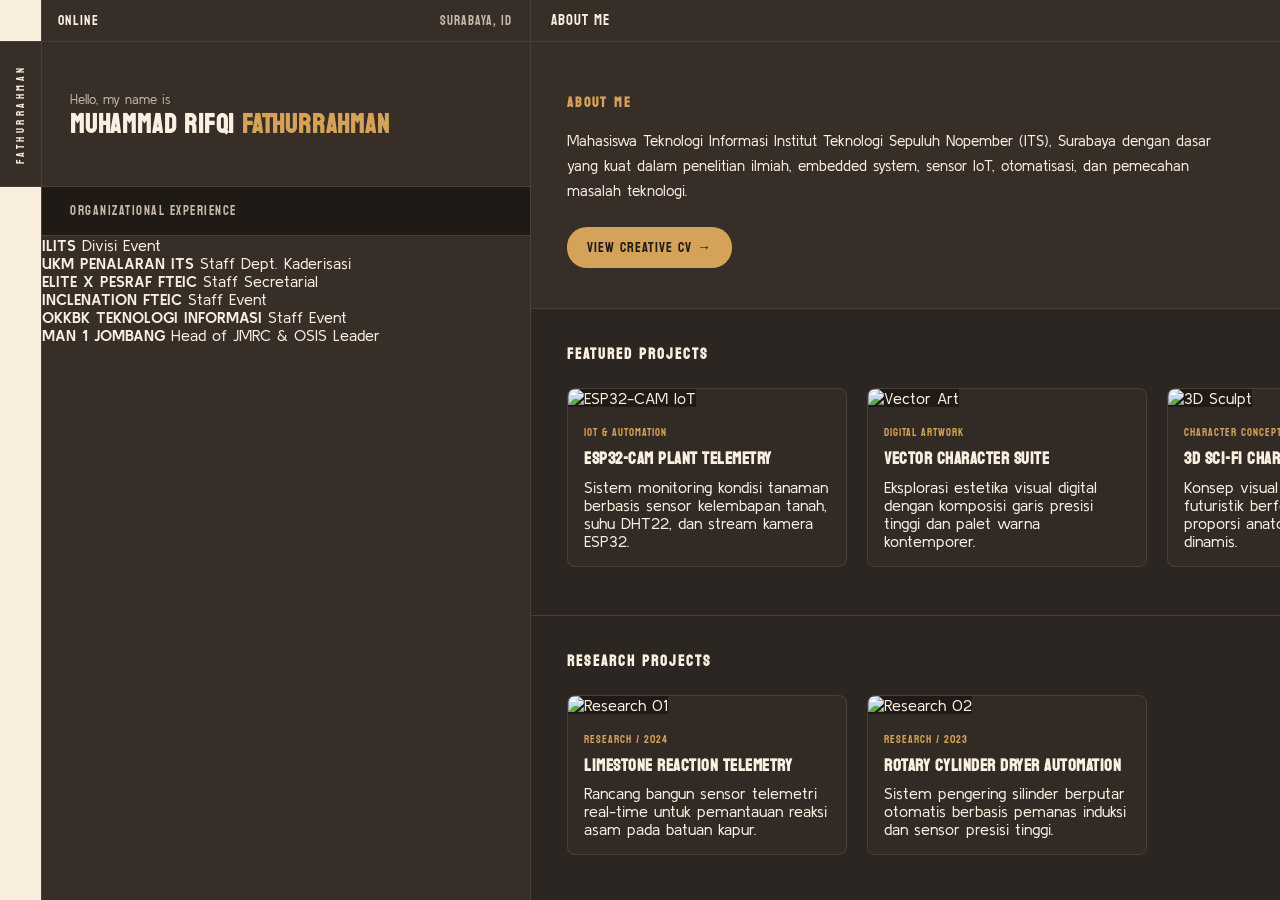
==== index.html @ 6f04acf8 "feat: add research project cards to carousel with tags" ====
<!DOCTYPE html>
<html lang="id">
<head>
  <meta charset="UTF-8">
  <meta name="viewport" content="width=device-width, initial-scale=1.0">
  <title>Muhammad Rifqi Fathurrahman | Portfolio</title>
  <link rel="stylesheet" href="style.css">
</head>
<body>

  <header class="top-bar">
    <div class="top-bar-left">
      <div class="top-bar-cap"></div>
      <div class="badge-status" title="Current Status">
        <span>ONLINE</span>
      </div>
      <div class="badge-location" title="Location">SURABAYA, ID</div>
    </div>
    <div class="top-bar-right">
      <span class="top-bar-title">ABOUT ME</span>
      <div class="top-bar-actions"></div>
    </div>
  </header>

  <div class="viewport-container">

    <aside class="vertical-ribbon">
      <div class="vertical-ribbon-dark">
        <span>FATHURRAHMAN</span>
      </div>
      <div class="vertical-ribbon-cream"></div>
    </aside>

    <section class="panel-left-scroll">

      <div class="panel-left-profile">
        <p class="intro-lead-left">Hello, my name is</p>
        <h1 class="name-display-left">MUHAMMAD RIFQI <span class="accent-mustard">FATHURRAHMAN</span></h1>
      </div>

      <div class="panel-left-header">ORGANIZATIONAL EXPERIENCE</div>

      <div class="beige-timeline-body">
        <ul class="timeline-track">

          <li class="timeline-item">
            <div class="timeline-box"></div>
            <div class="timeline-text">
              <strong>ILITS</strong>
              <span>Divisi Event</span>
            </div>
          </li>

          <li class="timeline-item">
            <div class="timeline-box"></div>
            <div class="timeline-text">
              <strong>UKM PENALARAN ITS</strong>
              <span>Staff Dept. Kaderisasi</span>
            </div>
          </li>

          <li class="timeline-item">
            <div class="timeline-box"></div>
            <div class="timeline-text">
              <strong>ELITE X PESRAF FTEIC</strong>
              <span>Staff Secretarial</span>
            </div>
          </li>

          <li class="timeline-item">
            <div class="timeline-box"></div>
            <div class="timeline-text">
              <strong>INCLENATION FTEIC</strong>
              <span>Staff Event</span>
            </div>
          </li>

          <li class="timeline-item">
            <div class="timeline-box"></div>
            <div class="timeline-text">
              <strong>OKKBK TEKNOLOGI INFORMASI</strong>
              <span>Staff Event</span>
            </div>
          </li>

          <li class="timeline-item">
            <div class="timeline-box"></div>
            <div class="timeline-text">
              <strong>MAN 1 JOMBANG</strong>
              <span>Head of JMRC & OSIS Leader</span>
            </div>
          </li>

        </ul>
      </div>
    </section>

    <main class="panel-right-scroll">

      <section class="hero-block-landing">
        <h2>ABOUT ME</h2>
        <p class="bio-text">
          Mahasiswa Teknologi Informasi Institut Teknologi Sepuluh Nopember (ITS), Surabaya dengan dasar yang kuat dalam penelitian ilmiah, embedded system, sensor IoT, otomatisasi, dan pemecahan masalah teknologi.
        </p>
        <a href="cv.html" class="btn-pill-cv">VIEW CREATIVE CV →</a>
      </section>

      <section class="projects-strip">
        <div class="carousel-header-row">
          <h2 class="carousel-header-title">FEATURED PROJECTS</h2>
        </div>

        <div class="carousel-track">

          <article class="project-card">
            <a href="project1.html">
              <img src="./images/plant-hero.png" alt="ESP32-CAM IoT" class="project-card-img">
              <div class="project-card-info">
                <span class="project-card-tag">IOT & AUTOMATION</span>
                <h3 class="project-card-title">ESP32-CAM PLANT TELEMETRY</h3>
                <p class="project-card-desc">Sistem monitoring kondisi tanaman berbasis sensor kelembapan tanah, suhu DHT22, dan stream kamera ESP32.</p>
              </div>
            </a>
          </article>

          <article class="project-card">
            <a href="project2.html">
              <img src="./images/vector-hero.png" alt="Vector Art" class="project-card-img">
              <div class="project-card-info">
                <span class="project-card-tag">DIGITAL ARTWORK</span>
                <h3 class="project-card-title">VECTOR CHARACTER SUITE</h3>
                <p class="project-card-desc">Eksplorasi estetika visual digital dengan komposisi garis presisi tinggi dan palet warna kontemporer.</p>
              </div>
            </a>
          </article>

          <article class="project-card">
            <a href="project3.html">
              <img src="./images/char-hero.png" alt="3D Sculpt" class="project-card-img">
              <div class="project-card-info">
                <span class="project-card-tag">CHARACTER CONCEPT</span>
                <h3 class="project-card-title">3D SCI-FI CHARACTER MODEL</h3>
                <p class="project-card-desc">Konsep visual karakter sci-fi futuristik berfokus pada siluet kuat, proporsi anatomi, dan tekstur dinamis.</p>
              </div>
            </a>
          </article>

        </div>
      </section>

      <section class="projects-strip">
        <div class="carousel-header-row">
          <h2 class="carousel-header-title">RESEARCH PROJECTS</h2>
        </div>

        <div class="carousel-track">

          <article class="project-card">
            <a href="research1.html">
              <img src="./images/project-01.png" alt="Research 01" class="project-card-img">
              <div class="project-card-info">
                <span class="project-card-tag">RESEARCH / 2024</span>
                <h3 class="project-card-title">LIMESTONE REACTION TELEMETRY</h3>
                <p class="project-card-desc">Rancang bangun sensor telemetri real-time untuk pemantauan reaksi asam pada batuan kapur.</p>
              </div>
            </a>
          </article>

          <article class="project-card">
            <a href="research2.html">
              <img src="./images/project-02.png" alt="Research 02" class="project-card-img">
              <div class="project-card-info">
                <span class="project-card-tag">RESEARCH / 2023</span>
                <h3 class="project-card-title">ROTARY CYLINDER DRYER AUTOMATION</h3>
                <p class="project-card-desc">Sistem pengering silinder berputar otomatis berbasis pemanas induksi dan sensor presisi tinggi.</p>
              </div>
            </a>
          </article>

        </div>
      </section>

    </main>

  </div>

</body>
</html>
---- style.css ----
@import url('https://fonts.googleapis.com/css2?family=Koulen&family=Kulim+Park:ital,wght@0,300;0,400;0,600;0,700;1,400&display=swap');

:root {
  --bg-dark: #2c2622;
  --bg-panel: #382e28;
  --bg-darker: #201a16;
  --bg-card: #322a24;
  --border: #4a3e37;
  --border-light: #5a4c43;

  --cream: #faefe0;
  --cream-bg: #faefdd;
  --cream-dim: #c5b8a8;
  --cream-dark: #221c18;

  --mustard: #d4a359;
  --mustard-dark: #b5863e;

  --font-koulen: 'Koulen', cursive, sans-serif;
  --font-kulim: 'Kulim Park', sans-serif;
}

* {
  box-sizing: border-box;
  margin: 0;
  padding: 0;
}

html, body {
  height: 100%;
  width: 100%;
  background-color: var(--bg-dark);
  color: var(--cream);
  font-family: var(--font-kulim);
  -webkit-font-smoothing: antialiased;
  overflow: hidden;
}

a {
  color: inherit;
  text-decoration: none;
  transition: opacity 0.15s ease, transform 0.15s ease;
}

a:hover {
  opacity: 0.9;
}

::-webkit-scrollbar {
  width: 5px;
  height: 5px;
}
::-webkit-scrollbar-track {
  background: var(--bg-darker);
}
::-webkit-scrollbar-thumb {
  background: var(--border-light);
  border-radius: 2px;
}
::-webkit-scrollbar-thumb:hover {
  background: var(--mustard);
}

.top-bar {
  height: 42px;
  width: 100%;
  background-color: var(--bg-panel);
  border-bottom: 1px solid var(--border);
  display: flex;
  flex-shrink: 0;
  z-index: 20;
}

.top-bar-left {
  width: 531px;
  display: flex;
  align-items: center;
  border-right: 1px solid var(--border);
  flex-shrink: 0;
}

.top-bar-cap {
  width: 42px;
  height: 100%;
  background-color: var(--cream-bg);
  border-right: 1px solid var(--border);
  flex-shrink: 0;
  display: block;
}

.badge-status {
  font-family: var(--font-koulen);
  font-size: 14px;
  letter-spacing: 1px;
  color: var(--cream);
  padding: 0 16px;
  height: 100%;
  display: flex;
  align-items: center;
  gap: 8px;
  white-space: nowrap;
}

.badge-location {
  font-family: var(--font-koulen);
  font-size: 13px;
  letter-spacing: 1px;
  color: var(--cream-dim);
  margin-left: auto;
  padding-right: 18px;
  white-space: nowrap;
  display: flex;
  align-items: center;
}

.top-bar-right {
  flex: 1;
  display: flex;
  align-items: center;
  justify-content: space-between;
  padding-left: 20px;
}

.top-bar-title {
  font-family: var(--font-koulen);
  font-size: 15px;
  letter-spacing: 1px;
  color: var(--cream);
}

.top-bar-actions {
  display: flex;
  height: 100%;
}

.nav-square-btn {
  display: flex;
  align-items: center;
  justify-content: center;
  width: 42px;
  height: 100%;
  border-left: 1px solid var(--border);
  font-family: var(--font-kulim);
  font-size: 15px;
  color: var(--cream);
  background-color: transparent;
  cursor: pointer;
  transition: background-color 0.15s ease, color 0.15s ease;
}

.nav-square-btn:hover {
  background-color: rgba(255, 255, 255, 0.08);
  color: var(--mustard);
}

.nav-square-btn img {
  width: 16px;
  height: 16px;
  display: block;
}

.viewport-container {
  display: flex;
  height: calc(100vh - 42px);
  width: 100%;
  overflow: hidden;
}

.vertical-ribbon {
  width: 42px;
  background-color: var(--cream-bg);
  border-right: 1px solid var(--border);
  display: flex;
  flex-direction: column;
  flex-shrink: 0;
  height: 100%;
}

.vertical-ribbon-dark {
  height: 145px;
  background-color: var(--bg-panel);
  border-bottom: 1px solid var(--border);
  display: flex;
  align-items: center;
  justify-content: center;
  flex-shrink: 0;
  text-decoration: none;
  cursor: pointer;
  transition: background-color 0.2s ease;
}

.vertical-ribbon-dark span {
  writing-mode: vertical-lr;
  transform: rotate(180deg);
  font-family: var(--font-koulen);
  font-size: 11px;
  letter-spacing: 3.5px;
  color: var(--cream);
  white-space: nowrap;
}

.vertical-ribbon-cream {
  flex-grow: 1;
  background-color: var(--cream-bg);
}

.vertical-ribbon-dark:hover {
  background-color: #3f342d;
}

.panel-left-scroll {
  width: 489px;
  height: 100%;
  overflow-y: auto;
  border-right: 1px solid var(--border);
  display: flex;
  flex-direction: column;
  flex-shrink: 0;
  background-color: var(--bg-panel);
}

.panel-left-header {
  padding: 12px 28px;
  font-family: var(--font-koulen);
  font-size: 13px;
  letter-spacing: 1.5px;
  background-color: var(--bg-darker);
  border-bottom: 1px solid var(--border);
  color: var(--cream-dim);
}

.panel-right-scroll {
  flex: 1;
  height: 100%;
  overflow-y: auto;
  background-color: var(--bg-dark);
}

.panel-left-profile {
  padding: 24px 28px 20px 28px;
  height: 145px;
  display: flex;
  flex-direction: column;
  justify-content: center;
  border-bottom: 1px solid var(--border);
  background-color: var(--bg-panel);
  flex-shrink: 0;
}

.intro-lead-left {
  font-family: var(--font-kulim);
  font-size: 13px;
  color: var(--cream-dim);
  margin-bottom: 4px;
}

.name-display-left {
  font-family: var(--font-koulen);
  font-size: 26px;
  line-height: 1.1;
  letter-spacing: 0.8px;
  color: var(--cream);
}

.accent-mustard {
  color: var(--mustard);
}

.hero-block-landing {
  padding: 48px 36px 40px 36px;
  border-bottom: 1px solid var(--border);
  background-color: var(--bg-panel);
}

.hero-block-landing h2 {
  font-family: var(--font-koulen);
  font-size: 14px;
  letter-spacing: 2px;
  color: var(--mustard);
  margin-bottom: 14px;
}

.bio-text {
  font-family: var(--font-kulim);
  font-size: 15px;
  line-height: 1.65;
  color: var(--cream);
  max-width: 680px;
  margin-bottom: 24px;
}

.btn-pill-cv {
  display: inline-flex;
  align-items: center;
  font-family: var(--font-koulen);
  font-size: 14px;
  letter-spacing: 1px;
  background-color: var(--mustard);
  color: var(--cream-dark);
  padding: 8px 20px;
  border-radius: 20px;
  transition: background-color 0.2s ease, transform 0.15s ease;
}

.btn-pill-cv:hover {
  background-color: var(--cream);
  transform: translateY(-1px);
}

.projects-strip {
  padding: 32px 0 36px 36px;
  border-bottom: 1px solid var(--border);
}

.carousel-header-row {
  display: flex;
  align-items: center;
  justify-content: space-between;
  padding-right: 36px;
  margin-bottom: 20px;
}

.carousel-header-title {
  font-family: var(--font-koulen);
  font-size: 15px;
  letter-spacing: 2px;
  color: var(--cream);
}

.carousel-track {
  display: flex;
  gap: 20px;
  overflow-x: auto;
  scroll-snap-type: x mandatory;
  padding-right: 36px;
  padding-bottom: 12px;
}

.project-card {
  flex: 0 0 280px;
  scroll-snap-align: start;
  background-color: var(--bg-card);
  border: 1px solid var(--border);
  border-radius: 8px;
  overflow: hidden;
  display: flex;
  flex-direction: column;
  transition: transform 0.2s ease, border-color 0.2s ease;
}

.project-card:hover {
  transform: translateY(-3px);
  border-color: var(--mustard);
}

.project-card-img {
  width: 100%;
  height: 160px;
  object-fit: cover;
  background-color: var(--bg-darker);
}

.project-card-info {
  padding: 16px;
  display: flex;
  flex-direction: column;
  flex-grow: 1;
}

.project-card-tag {
  font-family: var(--font-koulen);
  font-size: 11px;
  letter-spacing: 1px;
  color: var(--mustard);
  margin-bottom: 6px;
}

.project-card-title {
  font-family: var(--font-koulen);
  font-size: 17px;
  letter-spacing: 0.5px;
  color: var(--cream);
  line-height: 1.25;
  margin-bottom: 8px;
}
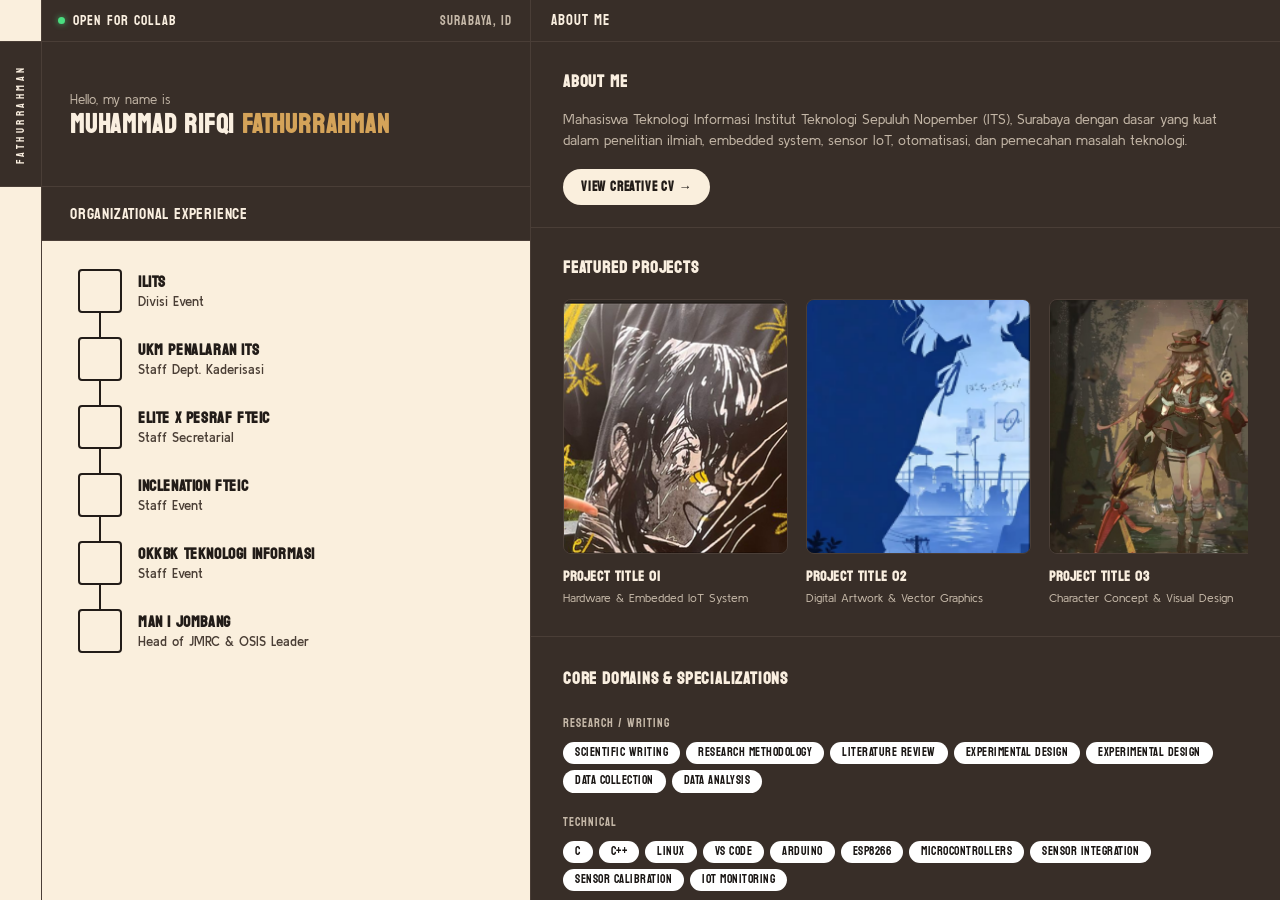
==== commit 11b47d7e: "chore: finalize meta tags, language attributes, and cleanup" ====
--- a/index.html
+++ b/index.html
@@ -10,24 +10,26 @@
 
   <header class="top-bar">
     <div class="top-bar-left">
-      <div class="top-bar-cap"></div>
+      <a href="index.html" class="top-bar-cap" title="Back to Home"></a>
       <div class="badge-status" title="Current Status">
-        <span>ONLINE</span>
+        <span class="status-dot"></span>
+        <span>OPEN FOR COLLAB</span>
       </div>
       <div class="badge-location" title="Location">SURABAYA, ID</div>
     </div>
     <div class="top-bar-right">
       <span class="top-bar-title">ABOUT ME</span>
-      <div class="top-bar-actions"></div>
+      <div class="top-bar-actions">
+      </div>
     </div>
   </header>
 
   <div class="viewport-container">
 
     <aside class="vertical-ribbon">
-      <div class="vertical-ribbon-dark">
+      <a href="index.html" class="vertical-ribbon-dark" title="Back to Home">
         <span>FATHURRAHMAN</span>
-      </div>
+      </a>
       <div class="vertical-ribbon-cream"></div>
     </aside>
 
@@ -110,75 +112,147 @@
           <h2 class="carousel-header-title">FEATURED PROJECTS</h2>
         </div>
 
-        <div class="carousel-track">
-
-          <article class="project-card">
+        <div class="carousel-scroll-track" id="projects-track">
+
+          <div class="card-project-carousel" id="proj-1">
             <a href="project1.html">
-              <img src="./images/plant-hero.png" alt="ESP32-CAM IoT" class="project-card-img">
-              <div class="project-card-info">
-                <span class="project-card-tag">IOT & AUTOMATION</span>
-                <h3 class="project-card-title">ESP32-CAM PLANT TELEMETRY</h3>
-                <p class="project-card-desc">Sistem monitoring kondisi tanaman berbasis sensor kelembapan tanah, suhu DHT22, dan stream kamera ESP32.</p>
-              </div>
-            </a>
-          </article>
-
-          <article class="project-card">
+              <div class="card-project-thumb">
+                <img src="./images/card-project1.png" alt="Project 1 Thumbnail">
+              </div>
+              <div class="card-project-meta">
+                <h4>PROJECT TITLE 01</h4>
+                <p>Hardware & Embedded IoT System</p>
+              </div>
+            </a>
+          </div>
+
+          <div class="card-project-carousel" id="proj-2">
             <a href="project2.html">
-              <img src="./images/vector-hero.png" alt="Vector Art" class="project-card-img">
-              <div class="project-card-info">
-                <span class="project-card-tag">DIGITAL ARTWORK</span>
-                <h3 class="project-card-title">VECTOR CHARACTER SUITE</h3>
-                <p class="project-card-desc">Eksplorasi estetika visual digital dengan komposisi garis presisi tinggi dan palet warna kontemporer.</p>
-              </div>
-            </a>
-          </article>
-
-          <article class="project-card">
+              <div class="card-project-thumb">
+                <img src="./images/card-project2.png" alt="Project 2 Thumbnail">
+              </div>
+              <div class="card-project-meta">
+                <h4>PROJECT TITLE 02</h4>
+                <p>Digital Artwork & Vector Graphics</p>
+              </div>
+            </a>
+          </div>
+
+          <div class="card-project-carousel" id="proj-3">
             <a href="project3.html">
-              <img src="./images/char-hero.png" alt="3D Sculpt" class="project-card-img">
-              <div class="project-card-info">
-                <span class="project-card-tag">CHARACTER CONCEPT</span>
-                <h3 class="project-card-title">3D SCI-FI CHARACTER MODEL</h3>
-                <p class="project-card-desc">Konsep visual karakter sci-fi futuristik berfokus pada siluet kuat, proporsi anatomi, dan tekstur dinamis.</p>
-              </div>
-            </a>
-          </article>
+              <div class="card-project-thumb">
+                <img src="./images/card-my-wife.png" alt="Project 3 Thumbnail">
+              </div>
+              <div class="card-project-meta">
+                <h4>PROJECT TITLE 03</h4>
+                <p>Character Concept & Visual Design</p>
+              </div>
+            </a>
+          </div>
+
+          <div class="card-project-carousel" id="proj-4">
+            <a href="research1.html">
+              <div class="card-project-thumb">
+                <img src="./images/research1-thumb.png" alt="Research 1 Thumbnail">
+              </div>
+              <div class="card-project-meta">
+                <h4>RESEARCH 01: [PROJECT TITLE]</h4>
+                <p>Applied Physics & Engineering // 2024</p>
+              </div>
+            </a>
+          </div>
+
+          <div class="card-project-carousel" id="proj-5">
+            <a href="research2.html">
+              <div class="card-project-thumb">
+                <img src="./images/research2-thumb.png" alt="Research 2 Thumbnail">
+              </div>
+              <div class="card-project-meta">
+                <h4>RESEARCH 02: [PROJECT TITLE]</h4>
+                <p>Agricultural Mechanical System // 2023</p>
+              </div>
+            </a>
+          </div>
 
         </div>
       </section>
 
-      <section class="projects-strip">
-        <div class="carousel-header-row">
-          <h2 class="carousel-header-title">RESEARCH PROJECTS</h2>
-        </div>
-
-        <div class="carousel-track">
-
-          <article class="project-card">
-            <a href="research1.html">
-              <img src="./images/project-01.png" alt="Research 01" class="project-card-img">
-              <div class="project-card-info">
-                <span class="project-card-tag">RESEARCH / 2024</span>
-                <h3 class="project-card-title">LIMESTONE REACTION TELEMETRY</h3>
-                <p class="project-card-desc">Rancang bangun sensor telemetri real-time untuk pemantauan reaksi asam pada batuan kapur.</p>
-              </div>
-            </a>
-          </article>
-
-          <article class="project-card">
-            <a href="research2.html">
-              <img src="./images/project-02.png" alt="Research 02" class="project-card-img">
-              <div class="project-card-info">
-                <span class="project-card-tag">RESEARCH / 2023</span>
-                <h3 class="project-card-title">ROTARY CYLINDER DRYER AUTOMATION</h3>
-                <p class="project-card-desc">Sistem pengering silinder berputar otomatis berbasis pemanas induksi dan sensor presisi tinggi.</p>
-              </div>
-            </a>
-          </article>
-
+      <section class="domains-block">
+        <h2 class="domains-title">CORE DOMAINS & SPECIALIZATIONS</h2>
+
+        <div class="skill-group">
+          <div class="skill-group-title">RESEARCH / WRITING</div>
+          <div class="pills-row">
+            <span class="pill-item">SCIENTIFIC WRITING</span>
+            <span class="pill-item">RESEARCH METHODOLOGY</span>
+            <span class="pill-item">LITERATURE REVIEW</span>
+            <span class="pill-item">EXPERIMENTAL DESIGN</span>
+            <span class="pill-item">EXPERIMENTAL DESIGN</span>
+            <span class="pill-item">DATA COLLECTION</span>
+            <span class="pill-item">DATA ANALYSIS</span>
+          </div>
+        </div>
+
+        <div class="skill-group">
+          <div class="skill-group-title">TECHNICAL</div>
+          <div class="pills-row">
+            <span class="pill-item">C</span>
+            <span class="pill-item">C++</span>
+            <span class="pill-item">LINUX</span>
+            <span class="pill-item">VS CODE</span>
+            <span class="pill-item">ARDUINO</span>
+            <span class="pill-item">ESP8266</span>
+            <span class="pill-item">MICROCONTROLLERS</span>
+            <span class="pill-item">SENSOR INTEGRATION</span>
+            <span class="pill-item">SENSOR CALIBRATION</span>
+            <span class="pill-item">IOT MONITORING</span>
+          </div>
+        </div>
+
+        <div class="skill-group">
+          <div class="skill-group-title">PROFESSIONAL</div>
+          <div class="pills-row">
+            <span class="pill-item">TEAMWORK</span>
+            <span class="pill-item">COMMUNICATION</span>
+            <span class="pill-item">LEADERSHIP</span>
+            <span class="pill-item">PROJECT COORDINATION</span>
+            <span class="pill-item">TIME MANAGEMENT</span>
+            <span class="pill-item">PUBLIC SPEAKING</span>
+            <span class="pill-item">ADAPABILITY</span>
+          </div>
         </div>
       </section>
+
+      <footer class="main-footer">
+        <div class="footer-name">MUHAMMAD RIFQI <span class="accent-mustard">FATHURRAHMAN</span></div>
+        <div class="footer-split">
+          <div>
+            <p>Bachelor of Information Technology • Institut Teknologi Sepuluh Nopember (ITS), Surabaya.</p>
+            <p>Focused on Technology R&D, IT Infrastructure, Data Center, and IoT Systems.</p>
+            <div class="footer-contact-row">
+              <span class="footer-email">muhammadfathurrahman317@gmail.com</span>
+              <div class="footer-social-icons">
+                <a href="https://linkedin.com" target="_blank" rel="noopener noreferrer" title="LinkedIn">
+                  <img src="./images/icons8-linkedin-96.png" alt="LinkedIn">
+                </a>
+                <a href="tel:085755512041" title="Phone">
+                  <img src="./images/icons8-phone-96.png" alt="Phone">
+                </a>
+                <a href="https://instagram.com" target="_blank" rel="noopener noreferrer" title="Instagram">
+                  <img src="./images/icons8-instagram-96.png" alt="Instagram">
+                </a>
+                <a href="https://github.com" target="_blank" rel="noopener noreferrer" title="GitHub">
+                  <svg viewBox="0 0 24 24"><path d="M12 0C5.37 0 0 5.37 0 12c0 5.31 3.435 9.795 8.205 11.385.6.105.825-.255.825-.57 0-.285-.015-1.23-.015-2.235-3.015.555-3.795-.735-4.035-1.41-.135-.345-.72-1.41-1.23-1.695-.42-.225-1.02-.78-.015-.795.945-.015 1.62.87 1.845 1.23 1.08 1.815 2.805 1.305 3.495.99.105-.78.42-1.305.765-1.605-2.67-.3-5.46-1.335-5.46-5.925 0-1.305.465-2.385 1.23-3.225-.12-.3-.54-1.53.12-3.18 0 0 1.005-.315 3.3 1.23.96-.27 1.98-.405 3-.405s2.04.135 3 .405c2.295-1.56 3.3-1.23 3.3-1.23.66 1.65.24 2.88.12 3.18.765.84 1.23 1.905 1.23 3.225 0 4.605-2.805 5.625-5.475 5.925.435.375.81 1.095.81 2.22 0 1.605-.015 2.895-.015 3.3 0 .315.225.69.825.57A12.02 12.02 0 0024 12c0-6.63-5.37-12-12-12z"/></svg>
+                </a>
+              </div>
+            </div>
+          </div>
+          <div style="text-align: right;">
+            <p>© 2026 Muhammad Rifqi Fathurrahman</p>
+            <p>Pemrograman Web (Praktikum HTML & CSS)</p>
+          </div>
+        </div>
+      </footer>
 
     </main>
 
--- a/style.css
+++ b/style.css
@@ -86,9 +86,16 @@
   border-right: 1px solid var(--border);
   flex-shrink: 0;
   display: block;
-}
-
-.badge-status {
+  cursor: pointer;
+  transition: background-color 0.2s ease;
+}
+
+.top-bar-cap:hover {
+  background-color: #F0D09A;
+}
+
+.badge-status,
+.badge-sun {
   font-family: var(--font-koulen);
   font-size: 14px;
   letter-spacing: 1px;
@@ -101,7 +108,31 @@
   white-space: nowrap;
 }
 
-.badge-location {
+.status-dot {
+  width: 7px;
+  height: 7px;
+  background-color: #4ade80;
+  border-radius: 50%;
+  display: inline-block;
+  box-shadow: 0 0 6px rgba(74, 222, 128, 0.7);
+  animation: pulse-dot 2.2s infinite ease-in-out;
+}
+
+@keyframes pulse-dot {
+  0%, 100% {
+    transform: scale(1);
+    opacity: 1;
+    box-shadow: 0 0 5px rgba(74, 222, 128, 0.8);
+  }
+  50% {
+    transform: scale(1.3);
+    opacity: 0.65;
+    box-shadow: 0 0 10px rgba(74, 222, 128, 1);
+  }
+}
+
+.badge-location,
+.badge-time {
   font-family: var(--font-koulen);
   font-size: 13px;
   letter-spacing: 1px;
@@ -189,6 +220,10 @@
   transition: background-color 0.2s ease;
 }
 
+.vertical-ribbon-dark:hover {
+  background-color: #F0D09A;
+}
+
 .vertical-ribbon-dark span {
   writing-mode: vertical-lr;
   transform: rotate(180deg);
@@ -197,15 +232,16 @@
   letter-spacing: 3.5px;
   color: var(--cream);
   white-space: nowrap;
+  transition: color 0.2s ease;
+}
+
+.vertical-ribbon-dark:hover span {
+  color: #221c18;
 }
 
 .vertical-ribbon-cream {
   flex-grow: 1;
   background-color: var(--cream-bg);
-}
-
-.vertical-ribbon-dark:hover {
-  background-color: #3f342d;
 }
 
 .panel-left-scroll {
@@ -219,167 +255,788 @@
   background-color: var(--bg-panel);
 }
 
+.panel-left-profile {
+  padding: 24px 28px 20px 28px;
+  height: 145px;
+  display: flex;
+  flex-direction: column;
+  justify-content: center;
+  border-bottom: 1px solid var(--border);
+  background-color: var(--bg-panel);
+  flex-shrink: 0;
+}
+
+.intro-lead-left {
+  font-family: var(--font-kulim);
+  font-size: 13px;
+  color: var(--cream-dim);
+  margin-bottom: 4px;
+}
+
+.name-display-left {
+  font-family: var(--font-koulen);
+  font-size: 26px;
+  line-height: 1.1;
+  letter-spacing: 0.8px;
+  color: var(--cream);
+}
+
+.accent-mustard {
+  color: var(--mustard);
+}
+
 .panel-left-header {
+  background-color: var(--bg-panel);
   padding: 12px 28px;
-  font-family: var(--font-koulen);
-  font-size: 13px;
-  letter-spacing: 1.5px;
-  background-color: var(--bg-darker);
   border-bottom: 1px solid var(--border);
-  color: var(--cream-dim);
+  font-family: var(--font-koulen);
+  font-size: 16px;
+  letter-spacing: 0.8px;
+  color: var(--cream);
+  flex-shrink: 0;
+}
+
+.beige-timeline-body {
+  background-color: var(--cream-bg);
+  color: var(--cream-dark);
+  flex-grow: 1;
+  padding: 28px 24px 60px 24px;
+  min-height: 100%;
+}
+
+.timeline-track {
+  list-style: none;
+  position: relative;
+  margin-left: 12px;
+}
+
+.timeline-track::before {
+  content: "";
+  position: absolute;
+  top: 22px;
+  bottom: 22px;
+  left: 21px;
+  width: 2px;
+  background-color: var(--cream-dark);
+}
+
+.timeline-item {
+  display: flex;
+  align-items: flex-start;
+  margin-bottom: 24px;
+  position: relative;
+}
+
+.timeline-item:last-child {
+  margin-bottom: 0;
+}
+
+.timeline-box {
+  width: 44px;
+  height: 44px;
+  border: 2px solid var(--cream-dark);
+  background-color: var(--cream-bg);
+  border-radius: 4px;
+  z-index: 2;
+  flex-shrink: 0;
+}
+
+.timeline-text {
+  margin-left: 16px;
+  padding-top: 4px;
+}
+
+.timeline-text strong {
+  display: block;
+  font-family: var(--font-koulen);
+  font-size: 16px;
+  letter-spacing: 0.6px;
+  line-height: 1.15;
+  color: var(--cream-dark);
+}
+
+.timeline-text span {
+  font-family: var(--font-kulim);
+  font-size: 12.5px;
+  font-weight: 600;
+  color: #4a3e35;
+}
+
+.cv-photo-container {
+  width: 100%;
+  background-color: #ffffff;
+  border-bottom: 1px solid var(--border);
+  flex-shrink: 0;
+}
+
+.cv-photo-container img {
+  width: 100%;
+  height: auto;
+  display: block;
+}
+
+.cv-navigation-beige {
+  background-color: var(--cream-bg);
+  padding: 32px 28px;
+  flex-grow: 1;
+}
+
+.cv-anchor-list {
+  list-style: none;
+  display: flex;
+  flex-direction: column;
+  gap: 16px;
+}
+
+.cv-anchor-list a {
+  font-family: var(--font-koulen);
+  font-size: 20px;
+  letter-spacing: 0.8px;
+  color: var(--cream-dark);
+  display: block;
+  transition: transform 0.15s ease, color 0.15s ease;
+}
+
+.cv-anchor-list a:hover {
+  color: var(--mustard-dark);
+  transform: translateX(4px);
 }
 
 .panel-right-scroll {
   flex: 1;
   height: 100%;
   overflow-y: auto;
-  background-color: var(--bg-dark);
-}
-
-.panel-left-profile {
-  padding: 24px 28px 20px 28px;
-  height: 145px;
   display: flex;
   flex-direction: column;
-  justify-content: center;
+  background-color: var(--bg-panel);
+}
+
+.hero-block-landing {
+  padding: 24px 32px 22px 32px;
   border-bottom: 1px solid var(--border);
   background-color: var(--bg-panel);
-  flex-shrink: 0;
-}
-
-.intro-lead-left {
-  font-family: var(--font-kulim);
-  font-size: 13px;
+}
+
+.hero-block-landing h2 {
+  font-family: var(--font-koulen);
+  font-size: 17px;
+  letter-spacing: 0.8px;
+  color: var(--cream);
+  margin-bottom: 12px;
+}
+
+.bio-text {
+  font-family: var(--font-kulim);
+  font-size: 13.5px;
+  line-height: 1.55;
   color: var(--cream-dim);
-  margin-bottom: 4px;
-}
-
-.name-display-left {
-  font-family: var(--font-koulen);
-  font-size: 26px;
-  line-height: 1.1;
-  letter-spacing: 0.8px;
-  color: var(--cream);
-}
-
-.accent-mustard {
-  color: var(--mustard);
-}
-
-.hero-block-landing {
-  padding: 48px 36px 40px 36px;
-  border-bottom: 1px solid var(--border);
-  background-color: var(--bg-panel);
-}
-
-.hero-block-landing h2 {
-  font-family: var(--font-koulen);
-  font-size: 14px;
-  letter-spacing: 2px;
-  color: var(--mustard);
-  margin-bottom: 14px;
-}
-
-.bio-text {
-  font-family: var(--font-kulim);
-  font-size: 15px;
-  line-height: 1.65;
-  color: var(--cream);
+  margin-bottom: 18px;
   max-width: 680px;
-  margin-bottom: 24px;
 }
 
 .btn-pill-cv {
   display: inline-flex;
   align-items: center;
+  gap: 6px;
+  background-color: var(--cream-bg);
+  color: var(--cream-dark);
+  font-family: var(--font-koulen);
+  font-size: 13px;
+  letter-spacing: 0.8px;
+  padding: 6px 18px;
+  border-radius: 9999px;
+  font-weight: 600;
+  transition: background-color 0.15s ease, transform 0.15s ease;
+}
+
+.btn-pill-cv:hover {
+  background-color: #ffffff;
+  transform: translateY(-1px);
+}
+
+.projects-strip {
+  padding: 24px 32px;
+  border-bottom: 1px solid var(--border);
+  background-color: var(--bg-panel);
+}
+
+.carousel-header-row {
+  display: flex;
+  align-items: center;
+  justify-content: space-between;
+  margin-bottom: 16px;
+}
+
+.carousel-header-title {
+  font-family: var(--font-koulen);
+  font-size: 17px;
+  letter-spacing: 0.8px;
+  color: var(--cream);
+}
+
+.carousel-nav-arrows {
+  display: flex;
+  gap: 8px;
+}
+
+.carousel-btn {
+  display: inline-flex;
+  align-items: center;
+  justify-content: center;
+  width: 32px;
+  height: 32px;
+  background-color: var(--bg-card);
+  border: 1px solid var(--border);
+  border-radius: 4px;
+  color: var(--cream);
+  font-family: var(--font-kulim);
+  font-size: 16px;
+  line-height: 1;
+  cursor: pointer;
+  user-select: none;
+  transition: all 0.15s ease;
+}
+
+.carousel-btn:hover {
+  background-color: var(--border-light);
+  color: var(--mustard);
+  border-color: var(--mustard);
+  transform: translateY(-1px);
+}
+
+.carousel-scroll-track {
+  display: flex;
+  gap: 18px;
+  overflow-x: auto;
+  scroll-behavior: smooth;
+  scroll-snap-type: x mandatory;
+  padding-bottom: 8px;
+  -webkit-overflow-scrolling: touch;
+}
+
+.carousel-scroll-track::-webkit-scrollbar {
+  height: 5px;
+}
+
+.card-project-carousel {
+  flex: 0 0 225px;
+  scroll-snap-align: start;
+  display: block;
+  background-color: transparent;
+  cursor: pointer;
+  transition: transform 0.15s ease;
+}
+
+.card-project-carousel:hover {
+  transform: translateY(-2px);
+}
+
+.card-project-thumb {
+  width: 100%;
+  aspect-ratio: 225 / 255;
+  border-radius: 8px;
+  overflow: hidden;
+  background-color: #000000;
+  border: 1px solid var(--border);
+  margin-bottom: 10px;
+}
+
+.card-project-thumb img {
+  width: 100%;
+  height: 100%;
+  object-fit: cover;
+  display: block;
+}
+
+.card-project-meta h4 {
   font-family: var(--font-koulen);
   font-size: 14px;
+  letter-spacing: 0.6px;
+  color: var(--cream);
+  margin-bottom: 2px;
+}
+
+.card-project-meta p {
+  font-family: var(--font-kulim);
+  font-size: 11.5px;
+  color: var(--cream-dim);
+}
+
+.domains-block {
+  padding: 26px 32px;
+  border-bottom: 1px solid var(--border);
+  background-color: var(--bg-panel);
+}
+
+.domains-title {
+  font-family: var(--font-koulen);
+  font-size: 17px;
+  letter-spacing: 0.8px;
+  margin-bottom: 18px;
+  color: var(--cream);
+}
+
+.skill-group {
+  margin-bottom: 18px;
+}
+
+.skill-group:last-child {
+  margin-bottom: 0;
+}
+
+.skill-group-title {
+  font-family: var(--font-koulen);
+  font-size: 12px;
   letter-spacing: 1px;
+  color: var(--cream-dim);
+  margin-bottom: 8px;
+}
+
+.pills-row {
+  display: flex;
+  flex-wrap: wrap;
+  gap: 6px;
+}
+
+.pill-item {
+  display: inline-block;
+  background-color: #ffffff;
+  color: #1a1614;
+  font-family: var(--font-koulen);
+  font-size: 11.5px;
+  letter-spacing: 0.5px;
+  padding: 4px 12px;
+  border-radius: 9999px;
+  line-height: 1.25;
+}
+
+.main-footer {
+  padding: 28px 32px;
+  background-color: var(--bg-dark);
+  margin-top: auto;
+  border-top: 1px solid var(--border);
+}
+
+.footer-name {
+  font-family: var(--font-koulen);
+  font-size: 28px;
+  letter-spacing: 0.8px;
+  margin-bottom: 12px;
+}
+
+.footer-split {
+  display: flex;
+  justify-content: space-between;
+  align-items: flex-end;
+  font-size: 11.5px;
+  line-height: 1.5;
+  color: var(--cream-dim);
+  gap: 20px;
+}
+
+.footer-contact-row {
+  margin-top: 10px;
+  display: flex;
+  align-items: center;
+  gap: 14px;
+}
+
+.footer-email {
+  font-family: var(--font-koulen);
+  font-size: 13px;
+  letter-spacing: 0.5px;
+  color: var(--cream);
+}
+
+.footer-social-icons {
+  display: flex;
+  align-items: center;
+  gap: 10px;
+}
+
+.footer-social-icons a {
+  display: flex;
+  align-items: center;
+  justify-content: center;
+  opacity: 0.8;
+  transition: opacity 0.15s ease;
+}
+
+.footer-social-icons a:hover {
+  opacity: 1;
+}
+
+.footer-social-icons img {
+  width: 16px;
+  height: 16px;
+  filter: brightness(0) invert(1);
+}
+
+.footer-social-icons svg {
+  width: 15px;
+  height: 15px;
+  fill: var(--cream);
+}
+
+.cv-editorial-hero {
+  padding: 36px 32px 28px 32px;
+  border-bottom: 1px solid var(--border);
+  background-color: var(--bg-panel);
+}
+
+.editorial-h1 {
+  font-family: var(--font-kulim);
+  font-weight: 700;
+  font-size: 34px;
+  line-height: 1.25;
+  color: var(--cream);
+  margin-bottom: 22px;
+  max-width: 680px;
+}
+
+.cv-sublinks-row {
+  display: flex;
+  gap: 22px;
+  font-family: var(--font-koulen);
+  font-size: 13px;
+  letter-spacing: 0.8px;
+}
+
+.cv-sublinks-row a {
+  color: var(--cream);
+  border-bottom: 1px solid transparent;
+}
+
+.cv-sublinks-row a:hover {
+  border-bottom-color: var(--mustard);
+}
+
+.research-card-link {
+  display: block;
+  margin-bottom: 16px;
+  transition: transform 0.15s ease;
+}
+
+.research-card-link:last-child {
+  margin-bottom: 0;
+}
+
+.research-card-link:hover {
+  transform: translateY(-2px);
+}
+
+.research-card-item {
+  display: flex;
+  border-radius: 6px;
+  padding: 20px 22px;
+  box-shadow: 0 2px 8px rgba(0, 0, 0, 0.2);
+}
+
+.research-card-item.cream {
+  background-color: var(--cream-bg);
+  color: var(--cream-dark);
+}
+
+.research-card-item.mustard {
   background-color: var(--mustard);
   color: var(--cream-dark);
-  padding: 8px 20px;
-  border-radius: 20px;
-  transition: background-color 0.2s ease, transform 0.15s ease;
-}
-
-.btn-pill-cv:hover {
+}
+
+.research-year-col {
+  width: 85px;
+  flex-shrink: 0;
+  border-right: 1px solid rgba(0, 0, 0, 0.15);
+  padding-right: 14px;
+}
+
+.research-year-col .small-label {
+  font-family: var(--font-koulen);
+  font-size: 11px;
+  letter-spacing: 0.5px;
+  opacity: 0.8;
+}
+
+.research-year-col .big-year {
+  font-family: var(--font-koulen);
+  font-size: 36px;
+  line-height: 1;
+}
+
+.research-info-col {
+  flex: 1;
+  padding: 0 18px;
+}
+
+.research-category-tag {
+  font-family: var(--font-koulen);
+  font-size: 9.5px;
+  letter-spacing: 0.8px;
+  opacity: 0.75;
+  margin-bottom: 4px;
+}
+
+.research-info-col h4 {
+  font-family: var(--font-kulim);
+  font-weight: 700;
+  font-size: 14.5px;
+  line-height: 1.35;
+  margin-bottom: 10px;
+}
+
+.research-tags {
+  display: flex;
+  flex-wrap: wrap;
+  gap: 5px;
+}
+
+.research-tags span {
+  font-family: var(--font-koulen);
+  font-size: 9.5px;
+  padding: 2px 7px;
+  border: 1px solid rgba(0, 0, 0, 0.35);
+  border-radius: 3px;
+  line-height: 1.2;
+}
+
+.research-badge-col {
+  width: 105px;
+  flex-shrink: 0;
+  display: flex;
+  align-items: center;
+  justify-content: center;
+}
+
+.badge-result-pill {
+  background-color: var(--bg-darker);
+  color: var(--cream);
+  font-family: var(--font-koulen);
+  text-align: center;
+  padding: 10px 8px;
+  border-radius: 4px;
+  line-height: 1.15;
+  width: 100%;
+}
+
+.badge-result-pill .label-result {
+  font-size: 9px;
+  letter-spacing: 0.8px;
+  opacity: 0.7;
+  display: block;
+  margin-bottom: 2px;
+}
+
+.badge-result-pill .title-award {
+  font-size: 12px;
+  display: block;
+  letter-spacing: 0.5px;
+}
+
+.badge-result-pill .sub-event {
+  font-size: 10px;
+  display: block;
+  opacity: 0.85;
+}
+
+.cv-org-container {
+  background-color: var(--bg-card);
+  padding: 24px 22px;
+  border: 1px solid var(--border);
+  border-radius: 4px;
+  margin-bottom: 22px;
+}
+
+.cv-org-container .timeline-track::before {
   background-color: var(--cream);
-  transform: translateY(-1px);
-}
-
-.projects-strip {
-  padding: 32px 0 36px 36px;
+}
+
+.cv-org-container .timeline-box {
+  background-color: var(--bg-card);
+  border-color: var(--cream);
+}
+
+.cv-org-container .timeline-text strong {
+  color: var(--cream);
+}
+
+.cv-org-container .timeline-text span {
+  color: var(--cream-dim);
+}
+
+.achievements-carousel-track {
+  display: flex;
+  gap: 16px;
+  overflow-x: auto;
+  scroll-behavior: smooth;
+  scroll-snap-type: x mandatory;
+  padding-bottom: 10px;
+  -webkit-overflow-scrolling: touch;
+}
+
+.award-box-carousel {
+  flex: 0 0 340px;
+  scroll-snap-align: start;
+  padding: 20px 22px;
+  border-radius: 4px;
+  box-shadow: 0 2px 8px rgba(0, 0, 0, 0.2);
+}
+
+.award-box-carousel.cream {
+  background-color: var(--cream-bg);
+  color: var(--cream-dark);
+}
+
+.award-box-carousel.mustard {
+  background-color: var(--mustard);
+  color: var(--cream-dark);
+}
+
+.award-box-carousel .year {
+  font-family: var(--font-koulen);
+  font-size: 13px;
+  opacity: 0.8;
+  margin-bottom: 3px;
+}
+
+.award-box-carousel .title {
+  font-family: var(--font-kulim);
+  font-weight: 700;
+  font-size: 16px;
+  margin-bottom: 3px;
+}
+
+.award-box-carousel .sub {
+  font-family: var(--font-kulim);
+  font-size: 12px;
+  opacity: 0.85;
+}
+
+.project-detail-hero {
+  padding: 26px 32px 20px 32px;
   border-bottom: 1px solid var(--border);
-}
-
-.carousel-header-row {
-  display: flex;
-  align-items: center;
-  justify-content: space-between;
-  padding-right: 36px;
-  margin-bottom: 20px;
-}
-
-.carousel-header-title {
-  font-family: var(--font-koulen);
-  font-size: 15px;
-  letter-spacing: 2px;
-  color: var(--cream);
-}
-
-.carousel-track {
-  display: flex;
+  background-color: var(--bg-panel);
+}
+
+.project-detail-hero .name-display {
+  font-family: var(--font-koulen);
+  font-size: 34px;
+  letter-spacing: 0.8px;
+  margin-bottom: 8px;
+  color: var(--cream);
+}
+
+.project-detail-body {
+  padding: 28px 32px 40px 32px;
+  background-color: var(--bg-panel);
+}
+
+.project-feature-img {
+  width: 100%;
+  min-height: 240px;
+  background-color: var(--bg-card);
+  object-fit: cover;
+  border-radius: 14px;
+  border: 1px solid var(--border);
+  display: block;
+  margin-bottom: 28px;
+}
+
+.project-meta-grid {
+  display: grid;
+  grid-template-columns: 1fr 1fr;
   gap: 20px;
-  overflow-x: auto;
-  scroll-snap-type: x mandatory;
-  padding-right: 36px;
-  padding-bottom: 12px;
-}
-
-.project-card {
-  flex: 0 0 280px;
-  scroll-snap-align: start;
+  margin-top: 24px;
+}
+
+.project-info-card {
   background-color: var(--bg-card);
   border: 1px solid var(--border);
-  border-radius: 8px;
-  overflow: hidden;
-  display: flex;
-  flex-direction: column;
-  transition: transform 0.2s ease, border-color 0.2s ease;
-}
-
-.project-card:hover {
-  transform: translateY(-3px);
-  border-color: var(--mustard);
-}
-
-.project-card-img {
-  width: 100%;
-  height: 160px;
-  object-fit: cover;
-  background-color: var(--bg-darker);
-}
-
-.project-card-info {
-  padding: 16px;
-  display: flex;
-  flex-direction: column;
-  flex-grow: 1;
-}
-
-.project-card-tag {
-  font-family: var(--font-koulen);
-  font-size: 11px;
-  letter-spacing: 1px;
+  padding: 20px;
+  border-radius: 6px;
+}
+
+.project-info-card h3 {
+  font-family: var(--font-koulen);
+  font-size: 16px;
+  letter-spacing: 0.8px;
   color: var(--mustard);
-  margin-bottom: 6px;
-}
-
-.project-card-title {
-  font-family: var(--font-koulen);
-  font-size: 17px;
-  letter-spacing: 0.5px;
-  color: var(--cream);
-  line-height: 1.25;
-  margin-bottom: 8px;
-}
+  margin-bottom: 10px;
+}
+
+.project-info-card p, .project-info-card li {
+  font-family: var(--font-kulim);
+  font-size: 13px;
+  line-height: 1.5;
+  color: var(--cream-dim);
+}
+
+.project-info-card ul {
+  padding-left: 18px;
+}
+
+@media (max-width: 960px) {
+  html, body {
+    overflow-y: auto;
+    height: auto;
+  }
+
+  .top-bar-left {
+    width: auto;
+  }
+
+  .top-bar-cap {
+    display: none;
+  }
+
+  .viewport-container {
+    flex-direction: column;
+    height: auto;
+    overflow: visible;
+  }
+
+  .vertical-ribbon {
+    display: none;
+  }
+
+  .panel-left-scroll {
+    width: 100%;
+    height: auto;
+    border-right: none;
+    border-bottom: 1px solid var(--border);
+  }
+
+  .panel-right-scroll {
+    width: 100%;
+    height: auto;
+    overflow: visible;
+  }
+
+  .research-card-item {
+    flex-direction: column;
+    gap: 14px;
+  }
+
+  .research-year-col {
+    width: 100%;
+    border-right: none;
+    border-bottom: 1px solid rgba(0, 0, 0, 0.15);
+    padding-bottom: 8px;
+  }
+
+  .research-info-col {
+    padding: 0;
+  }
+
+  .research-badge-col {
+    width: 100%;
+    justify-content: flex-start;
+  }
+
+  .project-meta-grid {
+    grid-template-columns: 1fr;
+  }
+
+  .footer-split {
+    flex-direction: column;
+    align-items: flex-start;
+  }
+}
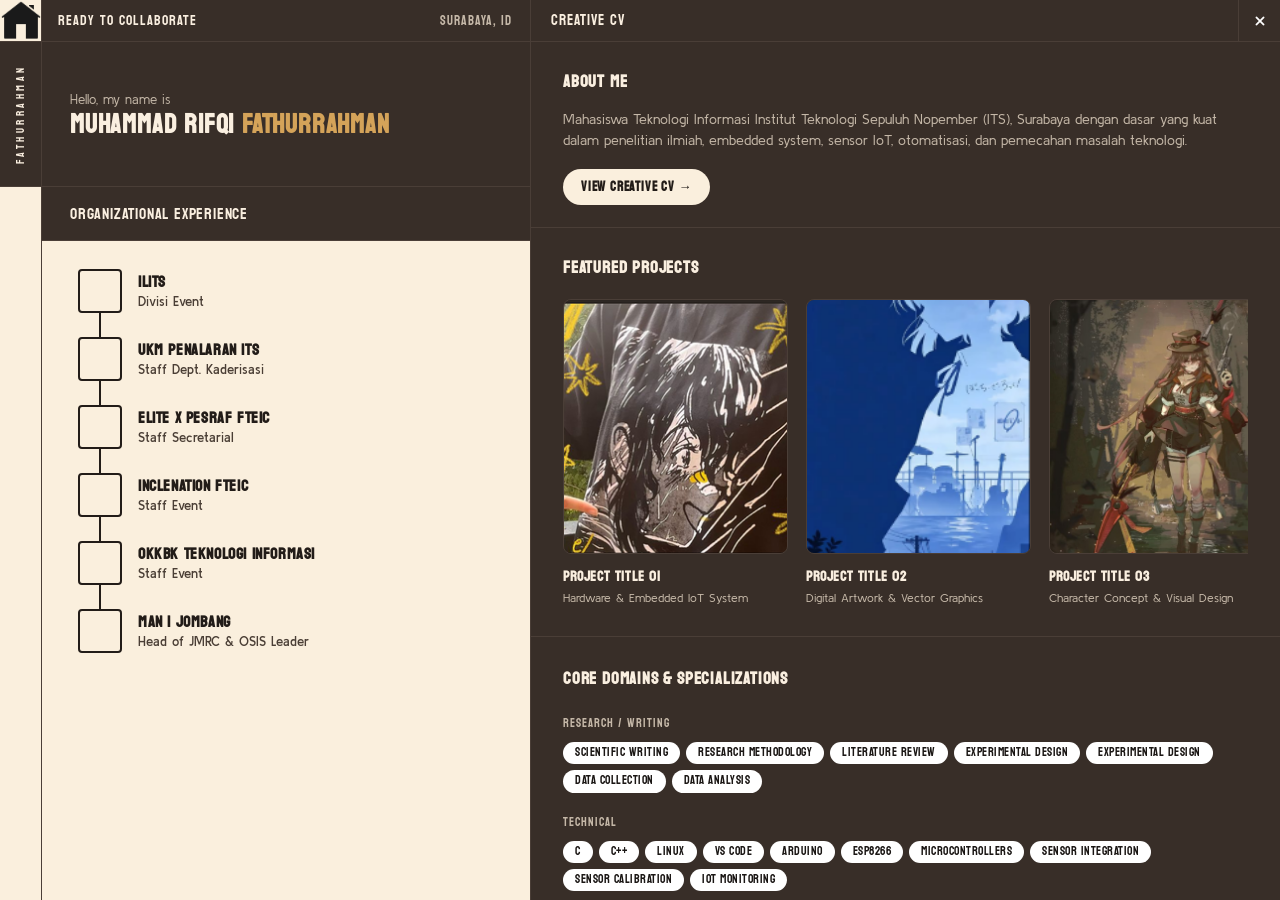
==== commit 22bfc8e8: "benerin cv, misahin css untuk cv, styling cv, pokoknya cv" ====
--- a/index.html
+++ b/index.html
@@ -8,21 +8,26 @@
 </head>
 <body>
 
-  <header class="top-bar">
-    <div class="top-bar-left">
-      <a href="index.html" class="top-bar-cap" title="Back to Home"></a>
-      <div class="badge-status" title="Current Status">
-        <span class="status-dot"></span>
-        <span>OPEN FOR COLLAB</span>
-      </div>
-      <div class="badge-location" title="Location">SURABAYA, ID</div>
-    </div>
-    <div class="top-bar-right">
-      <span class="top-bar-title">ABOUT ME</span>
-      <div class="top-bar-actions">
-      </div>
-    </div>
-  </header>
+  <!-- top bar -->
+    <header class="top-bar">
+        <div class="top-bar-left">
+            <a href="index.html" class="top-bar-cap" title="Back to Home">
+                <img src="./images/home.png" height="40px" alt="Back to Home">
+            </a>
+            <div class="badge-status" title="Current Status">
+                <span>READY TO COLLABORATE</span>
+            </div>
+            <div class="badge-location" title="Location">SURABAYA, ID</div>
+        </div>
+        <div class="top-bar-right">
+            <span class="top-bar-title">CREATIVE CV</span>
+            <div class="top-bar-actions">
+                <a href="index.html" class="nav-square-btn" title="Close CV">
+                    <img src="./images/close.png" alt="Close">
+                </a>
+            </div>
+        </div>
+    </header>
 
   <div class="viewport-container">
 
@@ -247,7 +252,7 @@
               </div>
             </div>
           </div>
-          <div style="text-align: right;">
+          <div div class="footer-meta">
             <p>© 2026 Muhammad Rifqi Fathurrahman</p>
             <p>Pemrograman Web (Praktikum HTML & CSS)</p>
           </div>
--- a/style.css
+++ b/style.css
@@ -1,4 +1,5 @@
 @import url('https://fonts.googleapis.com/css2?family=Koulen&family=Kulim+Park:ital,wght@0,300;0,400;0,600;0,700;1,400&display=swap');
+@import url('https://fonts.googleapis.com/css2?family=Cinzel+Decorative:wght@400;700;900&family=Cormorant+Garamond:ital,wght@0,300..700;1,300..700&family=DM+Mono:ital,wght@0,300;0,400;0,500;1,300;1,400;1,500&family=IM+Fell+English:ital@0;1&display=swap');
 
 :root {
   --bg-dark: #2c2622;
@@ -85,7 +86,9 @@
   background-color: var(--cream-bg);
   border-right: 1px solid var(--border);
   flex-shrink: 0;
-  display: block;
+  display: flex;
+  align-items: center;
+  justify-content: center;
   cursor: pointer;
   transition: background-color 0.2s ease;
 }
@@ -106,29 +109,6 @@
   align-items: center;
   gap: 8px;
   white-space: nowrap;
-}
-
-.status-dot {
-  width: 7px;
-  height: 7px;
-  background-color: #4ade80;
-  border-radius: 50%;
-  display: inline-block;
-  box-shadow: 0 0 6px rgba(74, 222, 128, 0.7);
-  animation: pulse-dot 2.2s infinite ease-in-out;
-}
-
-@keyframes pulse-dot {
-  0%, 100% {
-    transform: scale(1);
-    opacity: 1;
-    box-shadow: 0 0 5px rgba(74, 222, 128, 0.8);
-  }
-  50% {
-    transform: scale(1.3);
-    opacity: 0.65;
-    box-shadow: 0 0 10px rgba(74, 222, 128, 1);
-  }
 }
 
 .badge-location,
@@ -678,300 +658,6 @@
   fill: var(--cream);
 }
 
-.cv-editorial-hero {
-  padding: 36px 32px 28px 32px;
-  border-bottom: 1px solid var(--border);
-  background-color: var(--bg-panel);
-}
-
-.editorial-h1 {
-  font-family: var(--font-kulim);
-  font-weight: 700;
-  font-size: 34px;
-  line-height: 1.25;
-  color: var(--cream);
-  margin-bottom: 22px;
-  max-width: 680px;
-}
-
-.cv-sublinks-row {
-  display: flex;
-  gap: 22px;
-  font-family: var(--font-koulen);
-  font-size: 13px;
-  letter-spacing: 0.8px;
-}
-
-.cv-sublinks-row a {
-  color: var(--cream);
-  border-bottom: 1px solid transparent;
-}
-
-.cv-sublinks-row a:hover {
-  border-bottom-color: var(--mustard);
-}
-
-.research-card-link {
-  display: block;
-  margin-bottom: 16px;
-  transition: transform 0.15s ease;
-}
-
-.research-card-link:last-child {
-  margin-bottom: 0;
-}
-
-.research-card-link:hover {
-  transform: translateY(-2px);
-}
-
-.research-card-item {
-  display: flex;
-  border-radius: 6px;
-  padding: 20px 22px;
-  box-shadow: 0 2px 8px rgba(0, 0, 0, 0.2);
-}
-
-.research-card-item.cream {
-  background-color: var(--cream-bg);
-  color: var(--cream-dark);
-}
-
-.research-card-item.mustard {
-  background-color: var(--mustard);
-  color: var(--cream-dark);
-}
-
-.research-year-col {
-  width: 85px;
-  flex-shrink: 0;
-  border-right: 1px solid rgba(0, 0, 0, 0.15);
-  padding-right: 14px;
-}
-
-.research-year-col .small-label {
-  font-family: var(--font-koulen);
-  font-size: 11px;
-  letter-spacing: 0.5px;
-  opacity: 0.8;
-}
-
-.research-year-col .big-year {
-  font-family: var(--font-koulen);
-  font-size: 36px;
-  line-height: 1;
-}
-
-.research-info-col {
-  flex: 1;
-  padding: 0 18px;
-}
-
-.research-category-tag {
-  font-family: var(--font-koulen);
-  font-size: 9.5px;
-  letter-spacing: 0.8px;
-  opacity: 0.75;
-  margin-bottom: 4px;
-}
-
-.research-info-col h4 {
-  font-family: var(--font-kulim);
-  font-weight: 700;
-  font-size: 14.5px;
-  line-height: 1.35;
-  margin-bottom: 10px;
-}
-
-.research-tags {
-  display: flex;
-  flex-wrap: wrap;
-  gap: 5px;
-}
-
-.research-tags span {
-  font-family: var(--font-koulen);
-  font-size: 9.5px;
-  padding: 2px 7px;
-  border: 1px solid rgba(0, 0, 0, 0.35);
-  border-radius: 3px;
-  line-height: 1.2;
-}
-
-.research-badge-col {
-  width: 105px;
-  flex-shrink: 0;
-  display: flex;
-  align-items: center;
-  justify-content: center;
-}
-
-.badge-result-pill {
-  background-color: var(--bg-darker);
-  color: var(--cream);
-  font-family: var(--font-koulen);
-  text-align: center;
-  padding: 10px 8px;
-  border-radius: 4px;
-  line-height: 1.15;
-  width: 100%;
-}
-
-.badge-result-pill .label-result {
-  font-size: 9px;
-  letter-spacing: 0.8px;
-  opacity: 0.7;
-  display: block;
-  margin-bottom: 2px;
-}
-
-.badge-result-pill .title-award {
-  font-size: 12px;
-  display: block;
-  letter-spacing: 0.5px;
-}
-
-.badge-result-pill .sub-event {
-  font-size: 10px;
-  display: block;
-  opacity: 0.85;
-}
-
-.cv-org-container {
-  background-color: var(--bg-card);
-  padding: 24px 22px;
-  border: 1px solid var(--border);
-  border-radius: 4px;
-  margin-bottom: 22px;
-}
-
-.cv-org-container .timeline-track::before {
-  background-color: var(--cream);
-}
-
-.cv-org-container .timeline-box {
-  background-color: var(--bg-card);
-  border-color: var(--cream);
-}
-
-.cv-org-container .timeline-text strong {
-  color: var(--cream);
-}
-
-.cv-org-container .timeline-text span {
-  color: var(--cream-dim);
-}
-
-.achievements-carousel-track {
-  display: flex;
-  gap: 16px;
-  overflow-x: auto;
-  scroll-behavior: smooth;
-  scroll-snap-type: x mandatory;
-  padding-bottom: 10px;
-  -webkit-overflow-scrolling: touch;
-}
-
-.award-box-carousel {
-  flex: 0 0 340px;
-  scroll-snap-align: start;
-  padding: 20px 22px;
-  border-radius: 4px;
-  box-shadow: 0 2px 8px rgba(0, 0, 0, 0.2);
-}
-
-.award-box-carousel.cream {
-  background-color: var(--cream-bg);
-  color: var(--cream-dark);
-}
-
-.award-box-carousel.mustard {
-  background-color: var(--mustard);
-  color: var(--cream-dark);
-}
-
-.award-box-carousel .year {
-  font-family: var(--font-koulen);
-  font-size: 13px;
-  opacity: 0.8;
-  margin-bottom: 3px;
-}
-
-.award-box-carousel .title {
-  font-family: var(--font-kulim);
-  font-weight: 700;
-  font-size: 16px;
-  margin-bottom: 3px;
-}
-
-.award-box-carousel .sub {
-  font-family: var(--font-kulim);
-  font-size: 12px;
-  opacity: 0.85;
-}
-
-.project-detail-hero {
-  padding: 26px 32px 20px 32px;
-  border-bottom: 1px solid var(--border);
-  background-color: var(--bg-panel);
-}
-
-.project-detail-hero .name-display {
-  font-family: var(--font-koulen);
-  font-size: 34px;
-  letter-spacing: 0.8px;
-  margin-bottom: 8px;
-  color: var(--cream);
-}
-
-.project-detail-body {
-  padding: 28px 32px 40px 32px;
-  background-color: var(--bg-panel);
-}
-
-.project-feature-img {
-  width: 100%;
-  min-height: 240px;
-  background-color: var(--bg-card);
-  object-fit: cover;
-  border-radius: 14px;
-  border: 1px solid var(--border);
-  display: block;
-  margin-bottom: 28px;
-}
-
-.project-meta-grid {
-  display: grid;
-  grid-template-columns: 1fr 1fr;
-  gap: 20px;
-  margin-top: 24px;
-}
-
-.project-info-card {
-  background-color: var(--bg-card);
-  border: 1px solid var(--border);
-  padding: 20px;
-  border-radius: 6px;
-}
-
-.project-info-card h3 {
-  font-family: var(--font-koulen);
-  font-size: 16px;
-  letter-spacing: 0.8px;
-  color: var(--mustard);
-  margin-bottom: 10px;
-}
-
-.project-info-card p, .project-info-card li {
-  font-family: var(--font-kulim);
-  font-size: 13px;
-  line-height: 1.5;
-  color: var(--cream-dim);
-}
-
-.project-info-card ul {
-  padding-left: 18px;
-}
 
 @media (max-width: 960px) {
   html, body {
@@ -984,7 +670,18 @@
   }
 
   .top-bar-cap {
-    display: none;
+      display: flex;
+      align-items: center;
+      justify-content: center;
+      width: 38px;
+      min-width: 38px;
+      height: 100%;
+  }
+
+  .top-bar-cap img,
+  .top-bar-cap svg {
+      width: 18px;
+      height: 18px;
   }
 
   .viewport-container {
@@ -1039,4 +736,9 @@
     flex-direction: column;
     align-items: flex-start;
   }
-}
+
+  .footer-meta {
+      align-self: flex-end;
+      text-align: right;
+  }
+}
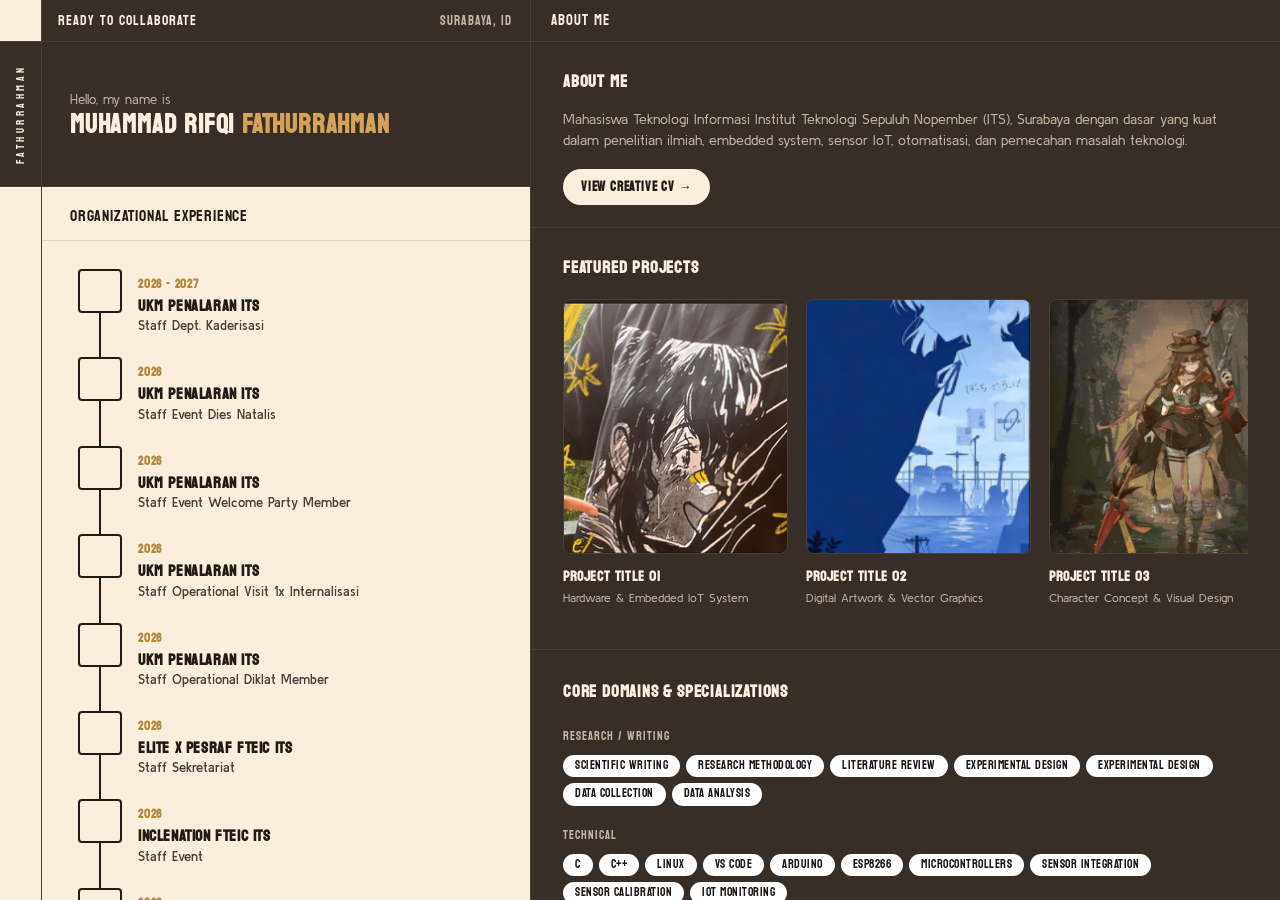
==== commit 2cafb334: "adding organizational experience and 2 research projects" ====
--- a/index.html
+++ b/index.html
@@ -8,23 +8,17 @@
 </head>
 <body>
 
-  <!-- top bar -->
     <header class="top-bar">
         <div class="top-bar-left">
-            <a href="index.html" class="top-bar-cap" title="Back to Home">
-                <img src="./images/home.png" height="40px" alt="Back to Home">
-            </a>
+            <a href="index.html" class="top-bar-cap" title="Back to Home"></a>
             <div class="badge-status" title="Current Status">
                 <span>READY TO COLLABORATE</span>
             </div>
             <div class="badge-location" title="Location">SURABAYA, ID</div>
         </div>
         <div class="top-bar-right">
-            <span class="top-bar-title">CREATIVE CV</span>
+            <span class="top-bar-title">ABOUT ME</span>
             <div class="top-bar-actions">
-                <a href="index.html" class="nav-square-btn" title="Close CV">
-                    <img src="./images/close.png" alt="Close">
-                </a>
             </div>
         </div>
     </header>
@@ -53,14 +47,7 @@
           <li class="timeline-item">
             <div class="timeline-box"></div>
             <div class="timeline-text">
-              <strong>ILITS</strong>
-              <span>Divisi Event</span>
-            </div>
-          </li>
-
-          <li class="timeline-item">
-            <div class="timeline-box"></div>
-            <div class="timeline-text">
+              <span class="timeline-date">2026 - 2027</span>
               <strong>UKM PENALARAN ITS</strong>
               <span>Staff Dept. Kaderisasi</span>
             </div>
@@ -69,15 +56,53 @@
           <li class="timeline-item">
             <div class="timeline-box"></div>
             <div class="timeline-text">
-              <strong>ELITE X PESRAF FTEIC</strong>
-              <span>Staff Secretarial</span>
-            </div>
-          </li>
-
-          <li class="timeline-item">
-            <div class="timeline-box"></div>
-            <div class="timeline-text">
-              <strong>INCLENATION FTEIC</strong>
+              <span class="timeline-date">2026</span>
+              <strong>UKM PENALARAN ITS</strong>
+              <span>Staff Event Dies Natalis</span>
+            </div>
+          </li>
+
+          <li class="timeline-item">
+            <div class="timeline-box"></div>
+            <div class="timeline-text">
+              <span class="timeline-date">2026</span>
+              <strong>UKM PENALARAN ITS</strong>
+              <span>Staff Event Welcome Party Member</span>
+            </div>
+          </li>
+
+          <li class="timeline-item">
+            <div class="timeline-box"></div>
+            <div class="timeline-text">
+              <span class="timeline-date">2026</span>
+              <strong>UKM PENALARAN ITS</strong>
+              <span>Staff Operational Visit 1x Internalisasi</span>
+            </div>
+          </li>
+
+          <li class="timeline-item">
+            <div class="timeline-box"></div>
+            <div class="timeline-text">
+              <span class="timeline-date">2026</span>
+              <strong>UKM PENALARAN ITS</strong>
+              <span>Staff Operational Diklat Member</span>
+            </div>
+          </li>
+
+          <li class="timeline-item">
+            <div class="timeline-box"></div>
+            <div class="timeline-text">
+              <span class="timeline-date">2026</span>
+              <strong>ELITE X PESRAF FTEIC ITS</strong>
+              <span>Staff Sekretariat</span>
+            </div>
+          </li>
+
+          <li class="timeline-item">
+            <div class="timeline-box"></div>
+            <div class="timeline-text">
+              <span class="timeline-date">2026</span>
+              <strong>INCLENATION FTEIC ITS</strong>
               <span>Staff Event</span>
             </div>
           </li>
@@ -85,7 +110,8 @@
           <li class="timeline-item">
             <div class="timeline-box"></div>
             <div class="timeline-text">
-              <strong>OKKBK TEKNOLOGI INFORMASI</strong>
+              <span class="timeline-date">2026</span>
+              <strong>OKKBK TEKNOLOGI INFORMASI ITS</strong>
               <span>Staff Event</span>
             </div>
           </li>
@@ -93,8 +119,108 @@
           <li class="timeline-item">
             <div class="timeline-box"></div>
             <div class="timeline-text">
-              <strong>MAN 1 JOMBANG</strong>
-              <span>Head of JMRC & OSIS Leader</span>
+              <span class="timeline-date">2026</span>
+              <strong>INI LHO ITS</strong>
+              <span>Staff Event Submits IMJ</span>
+            </div>
+          </li>
+
+          <li class="timeline-item">
+            <div class="timeline-box"></div>
+            <div class="timeline-text">
+              <span class="timeline-date">2026</span>
+              <strong>W-132 &amp; W-133 IT ITS</strong>
+              <span>Event Division</span>
+            </div>
+          </li>
+
+          <li class="timeline-item">
+            <div class="timeline-box"></div>
+            <div class="timeline-text">
+              <span class="timeline-date">2026</span>
+              <strong>CAMPUS EXPO MAN 1 JOMBANG</strong>
+              <span>Head of Event Division</span>
+            </div>
+          </li>
+
+          <li class="timeline-item">
+            <div class="timeline-box"></div>
+            <div class="timeline-text">
+              <span class="timeline-date">2025</span>
+              <strong>DINAMIT ITS</strong>
+              <span>Event Staff</span>
+            </div>
+          </li>
+
+          <li class="timeline-item">
+            <div class="timeline-box"></div>
+            <div class="timeline-text">
+              <span class="timeline-date">2025</span>
+              <strong>ARA 7.0 DEPT. INFORMATION TECHNOLOGY ITS</strong>
+              <span>Event Staff</span>
+            </div>
+          </li>
+
+          <li class="timeline-item">
+            <div class="timeline-box"></div>
+            <div class="timeline-text">
+              <span class="timeline-date">2024</span>
+              <strong>MAN 1 JOMBANG</strong>
+              <span>Coordinator HUT MAN 1 Jombang Event</span>
+            </div>
+          </li>
+
+          <li class="timeline-item">
+            <div class="timeline-box"></div>
+            <div class="timeline-text">
+              <span class="timeline-date">2024</span>
+              <strong>MAN 1 JOMBANG</strong>
+              <span>Head of Jombang Madrasah Research Camp / JMRC</span>
+            </div>
+          </li>
+
+          <li class="timeline-item">
+            <div class="timeline-box"></div>
+            <div class="timeline-text">
+              <span class="timeline-date">2023 - 2024</span>
+              <strong>MAN 1 JOMBANG</strong>
+              <span>Head of Scientific Youth Organization / KIR</span>
+            </div>
+          </li>
+
+          <li class="timeline-item">
+            <div class="timeline-box"></div>
+            <div class="timeline-text">
+              <span class="timeline-date">2023 - 2024</span>
+              <strong>MAN 1 JOMBANG</strong>
+              <span>Treasurer 1 of OSIS</span>
+            </div>
+          </li>
+
+          <li class="timeline-item">
+            <div class="timeline-box"></div>
+            <div class="timeline-text">
+              <span class="timeline-date">2023</span>
+              <strong>MAN 1 JOMBANG</strong>
+              <span>Head of P5RA</span>
+            </div>
+          </li>
+
+          <li class="timeline-item">
+            <div class="timeline-box"></div>
+            <div class="timeline-text">
+              <span class="timeline-date">2023</span>
+              <strong>MAN 1 JOMBANG</strong>
+              <span>Vice Head of HUT MAN 1 Jombang</span>
+            </div>
+          </li>
+
+          <li class="timeline-item">
+            <div class="timeline-box"></div>
+            <div class="timeline-text">
+              <span class="timeline-date">2022 - 2023</span>
+              <strong>MAN 1 JOMBANG</strong>
+              <span>Public Relations Staff of OSIS</span>
             </div>
           </li>
 
@@ -161,8 +287,8 @@
                 <img src="./images/research1-thumb.png" alt="Research 1 Thumbnail">
               </div>
               <div class="card-project-meta">
-                <h4>RESEARCH 01: [PROJECT TITLE]</h4>
-                <p>Applied Physics & Engineering // 2024</p>
+                <h4>ALAT DETEKSI PERGERAKAN TANAH</h4>
+                <p>Applied Physics &amp; Engineering // OPSI 2024</p>
               </div>
             </a>
           </div>
@@ -173,8 +299,8 @@
                 <img src="./images/research2-thumb.png" alt="Research 2 Thumbnail">
               </div>
               <div class="card-project-meta">
-                <h4>RESEARCH 02: [PROJECT TITLE]</h4>
-                <p>Agricultural Mechanical System // 2023</p>
+                <h4>HYBRID ROTARY CYLINDER DRYER</h4>
+                <p>Applied Physics &amp; Engineering // OPSI 2023</p>
               </div>
             </a>
           </div>
@@ -252,7 +378,7 @@
               </div>
             </div>
           </div>
-          <div div class="footer-meta">
+          <div class="footer-meta">
             <p>© 2026 Muhammad Rifqi Fathurrahman</p>
             <p>Pemrograman Web (Praktikum HTML & CSS)</p>
           </div>
--- a/style.css
+++ b/style.css
@@ -1,5 +1,4 @@
 @import url('https://fonts.googleapis.com/css2?family=Koulen&family=Kulim+Park:ital,wght@0,300;0,400;0,600;0,700;1,400&display=swap');
-@import url('https://fonts.googleapis.com/css2?family=Cinzel+Decorative:wght@400;700;900&family=Cormorant+Garamond:ital,wght@0,300..700;1,300..700&family=DM+Mono:ital,wght@0,300;0,400;0,500;1,300;1,400;1,500&family=IM+Fell+English:ital@0;1&display=swap');
 
 :root {
   --bg-dark: #2c2622;
@@ -86,9 +85,7 @@
   background-color: var(--cream-bg);
   border-right: 1px solid var(--border);
   flex-shrink: 0;
-  display: flex;
-  align-items: center;
-  justify-content: center;
+  display: block;
   cursor: pointer;
   transition: background-color 0.2s ease;
 }
@@ -232,7 +229,7 @@
   display: flex;
   flex-direction: column;
   flex-shrink: 0;
-  background-color: var(--bg-panel);
+  background-color: var(--cream-bg);
 }
 
 .panel-left-profile {
@@ -266,13 +263,13 @@
 }
 
 .panel-left-header {
-  background-color: var(--bg-panel);
-  padding: 12px 28px;
-  border-bottom: 1px solid var(--border);
+  background-color: var(--cream-bg);
+  padding: 14px 28px 10px 28px;
+  border-bottom: 1px solid rgba(0, 0, 0, 0.12);
   font-family: var(--font-koulen);
   font-size: 16px;
   letter-spacing: 0.8px;
-  color: var(--cream);
+  color: var(--cream-dark);
   flex-shrink: 0;
 }
 
@@ -349,39 +346,6 @@
   flex-shrink: 0;
 }
 
-.cv-photo-container img {
-  width: 100%;
-  height: auto;
-  display: block;
-}
-
-.cv-navigation-beige {
-  background-color: var(--cream-bg);
-  padding: 32px 28px;
-  flex-grow: 1;
-}
-
-.cv-anchor-list {
-  list-style: none;
-  display: flex;
-  flex-direction: column;
-  gap: 16px;
-}
-
-.cv-anchor-list a {
-  font-family: var(--font-koulen);
-  font-size: 20px;
-  letter-spacing: 0.8px;
-  color: var(--cream-dark);
-  display: block;
-  transition: transform 0.15s ease, color 0.15s ease;
-}
-
-.cv-anchor-list a:hover {
-  color: var(--mustard-dark);
-  transform: translateX(4px);
-}
-
 .panel-right-scroll {
   flex: 1;
   height: 100%;
@@ -658,6 +622,68 @@
   fill: var(--cream);
 }
 
+.project-detail-hero {
+  padding: 26px 32px 20px 32px;
+  border-bottom: 1px solid var(--border);
+  background-color: var(--bg-panel);
+}
+
+.project-detail-hero .name-display {
+  font-family: var(--font-koulen);
+  font-size: 34px;
+  letter-spacing: 0.8px;
+  margin-bottom: 8px;
+  color: var(--cream);
+}
+
+.project-detail-body {
+  padding: 28px 32px 40px 32px;
+  background-color: var(--bg-panel);
+}
+
+.project-feature-img {
+  width: 100%;
+  min-height: 240px;
+  background-color: var(--bg-card);
+  object-fit: cover;
+  border-radius: 14px;
+  border: 1px solid var(--border);
+  display: block;
+  margin-bottom: 28px;
+}
+
+.project-meta-grid {
+  display: grid;
+  grid-template-columns: 1fr 1fr;
+  gap: 20px;
+  margin-top: 24px;
+}
+
+.project-info-card {
+  background-color: var(--bg-card);
+  border: 1px solid var(--border);
+  padding: 20px;
+  border-radius: 6px;
+}
+
+.project-info-card h3 {
+  font-family: var(--font-koulen);
+  font-size: 16px;
+  letter-spacing: 0.8px;
+  color: var(--mustard);
+  margin-bottom: 10px;
+}
+
+.project-info-card p, .project-info-card li {
+  font-family: var(--font-kulim);
+  font-size: 13px;
+  line-height: 1.5;
+  color: var(--cream-dim);
+}
+
+.project-info-card ul {
+  padding-left: 18px;
+}
 
 @media (max-width: 960px) {
   html, body {
@@ -670,18 +696,7 @@
   }
 
   .top-bar-cap {
-      display: flex;
-      align-items: center;
-      justify-content: center;
-      width: 38px;
-      min-width: 38px;
-      height: 100%;
-  }
-
-  .top-bar-cap img,
-  .top-bar-cap svg {
-      width: 18px;
-      height: 18px;
+    display: none;
   }
 
   .viewport-container {
@@ -736,9 +751,13 @@
     flex-direction: column;
     align-items: flex-start;
   }
-
-  .footer-meta {
-      align-self: flex-end;
-      text-align: right;
-  }
-}
+}
+
+.timeline-text .timeline-date {
+  font-family: var(--font-koulen);
+  font-size: 12px;
+  letter-spacing: 0.8px;
+  color: var(--mustard-dark);
+  display: block;
+  margin-bottom: 2px;
+}
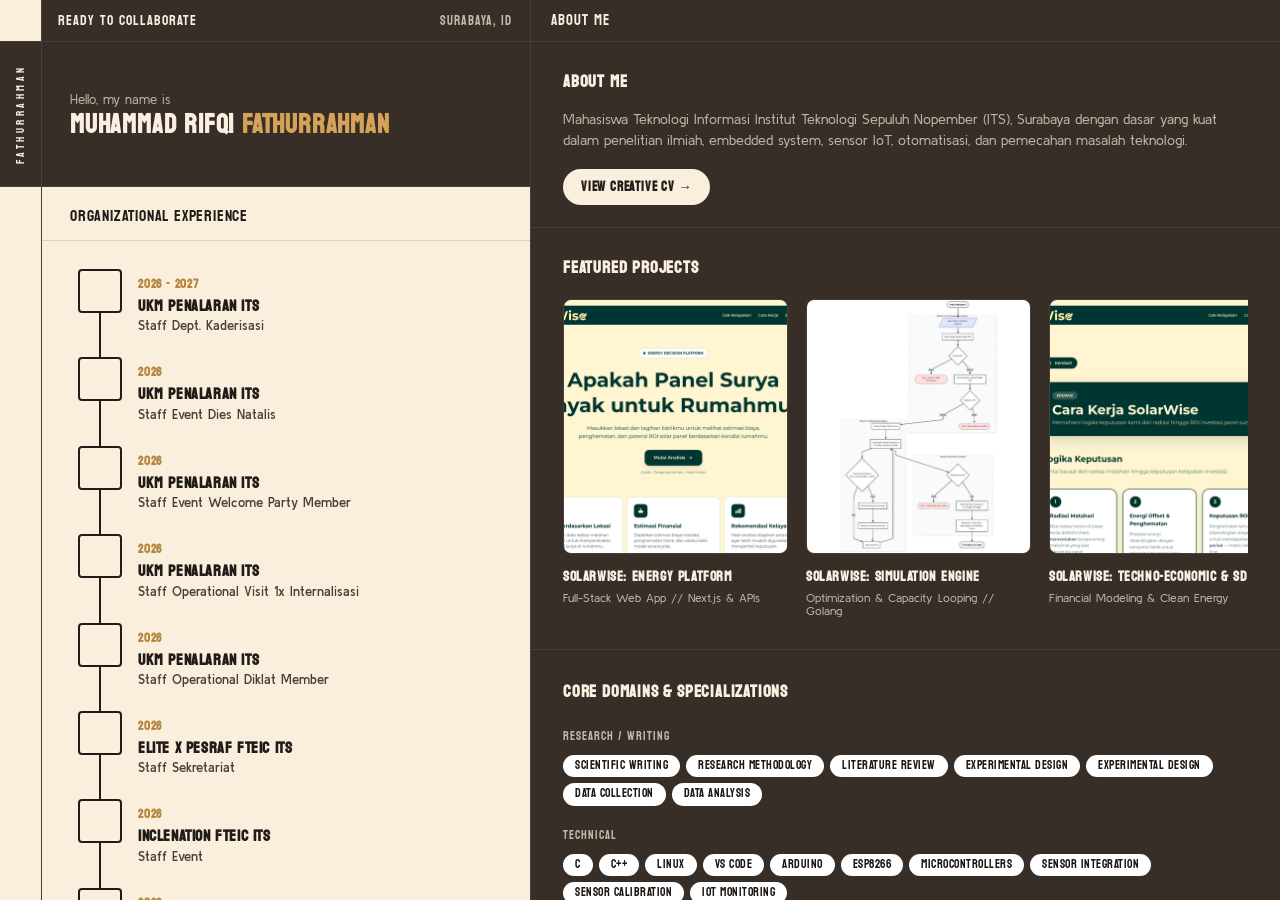
==== commit bdad0e88: "done" ====
--- a/index.html
+++ b/index.html
@@ -248,11 +248,11 @@
           <div class="card-project-carousel" id="proj-1">
             <a href="project1.html">
               <div class="card-project-thumb">
-                <img src="./images/card-project1.png" alt="Project 1 Thumbnail">
-              </div>
-              <div class="card-project-meta">
-                <h4>PROJECT TITLE 01</h4>
-                <p>Hardware & Embedded IoT System</p>
+                <img src="./images/card-project1.png" alt="SolarWise Web Platform Thumbnail">
+              </div>
+              <div class="card-project-meta">
+                <h4>SOLARWISE: ENERGY PLATFORM</h4>
+                <p>Full-Stack Web App // Next.js &amp; APIs</p>
               </div>
             </a>
           </div>
@@ -260,11 +260,11 @@
           <div class="card-project-carousel" id="proj-2">
             <a href="project2.html">
               <div class="card-project-thumb">
-                <img src="./images/card-project2.png" alt="Project 2 Thumbnail">
-              </div>
-              <div class="card-project-meta">
-                <h4>PROJECT TITLE 02</h4>
-                <p>Digital Artwork & Vector Graphics</p>
+                <img src="./images/card-project2.png" alt="SolarWise Simulation Engine Thumbnail">
+              </div>
+              <div class="card-project-meta">
+                <h4>SOLARWISE: SIMULATION ENGINE</h4>
+                <p>Optimization &amp; Capacity Looping // Golang</p>
               </div>
             </a>
           </div>
@@ -272,11 +272,11 @@
           <div class="card-project-carousel" id="proj-3">
             <a href="project3.html">
               <div class="card-project-thumb">
-                <img src="./images/card-my-wife.png" alt="Project 3 Thumbnail">
-              </div>
-              <div class="card-project-meta">
-                <h4>PROJECT TITLE 03</h4>
-                <p>Character Concept & Visual Design</p>
+                <img src="./images/card-project3.png" alt="SolarWise Techno-Economic Analytics Thumbnail">
+              </div>
+              <div class="card-project-meta">
+                <h4>SOLARWISE: TECHNO-ECONOMIC &amp; SDG 7</h4>
+                <p>Financial Modeling &amp; Clean Energy</p>
               </div>
             </a>
           </div>
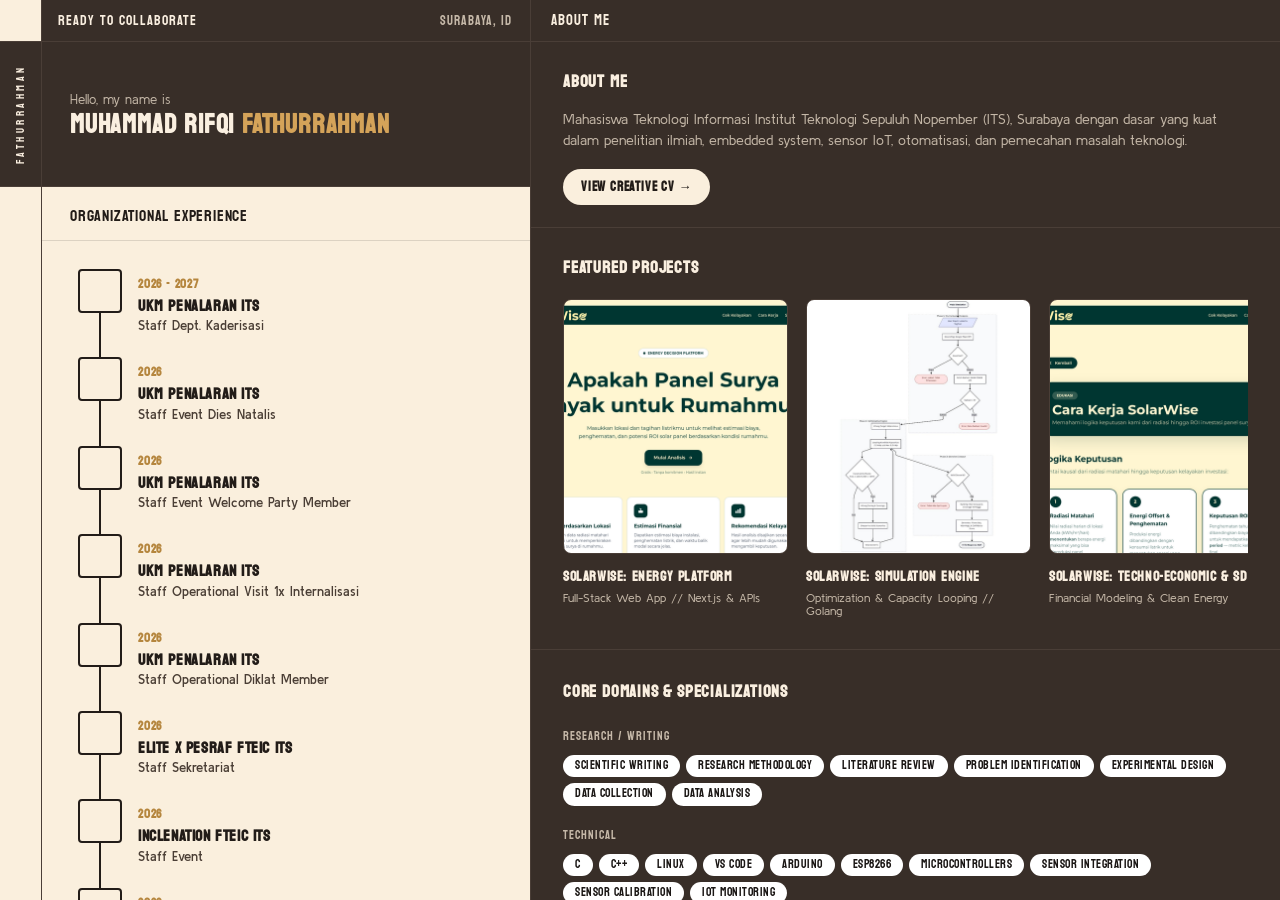
==== commit c52bd4ca: "done fix fix fix" ====
--- a/index.html
+++ b/index.html
@@ -231,6 +231,10 @@
     <main class="panel-right-scroll">
 
       <section class="hero-block-landing">
+        <div class="mobile-intro-header">
+          <p class="intro-lead-left">Hello, my name is</p>
+          <h1 class="name-display-left" style="font-size: 26px; margin-bottom: 10px;">MUHAMMAD RIFQI <span class="accent-mustard">FATHURRAHMAN</span></h1>
+        </div>
         <h2>ABOUT ME</h2>
         <p class="bio-text">
           Mahasiswa Teknologi Informasi Institut Teknologi Sepuluh Nopember (ITS), Surabaya dengan dasar yang kuat dalam penelitian ilmiah, embedded system, sensor IoT, otomatisasi, dan pemecahan masalah teknologi.
@@ -317,7 +321,7 @@
             <span class="pill-item">SCIENTIFIC WRITING</span>
             <span class="pill-item">RESEARCH METHODOLOGY</span>
             <span class="pill-item">LITERATURE REVIEW</span>
-            <span class="pill-item">EXPERIMENTAL DESIGN</span>
+            <span class="pill-item">PROBLEM IDENTIFICATION</span>
             <span class="pill-item">EXPERIMENTAL DESIGN</span>
             <span class="pill-item">DATA COLLECTION</span>
             <span class="pill-item">DATA ANALYSIS</span>
--- a/style.css
+++ b/style.css
@@ -62,13 +62,15 @@
 }
 
 .top-bar {
+  position: sticky;
+  top: 0;
   height: 42px;
   width: 100%;
   background-color: var(--bg-panel);
   border-bottom: 1px solid var(--border);
   display: flex;
   flex-shrink: 0;
-  z-index: 20;
+  z-index: 100;
 }
 
 .top-bar-left {
@@ -396,6 +398,19 @@
 .btn-pill-cv:hover {
   background-color: #ffffff;
   transform: translateY(-1px);
+}
+
+.btn-pill-cv:active {
+  transform: translateY(1px);
+}
+
+.btn-pill-cv:focus-visible {
+  outline: 2px solid var(--mustard);
+  outline-offset: 2px;
+}
+
+.mobile-intro-header {
+  display: none;
 }
 
 .projects-strip {
@@ -709,17 +724,31 @@
     display: none;
   }
 
+  .panel-right-scroll {
+    order: 1;
+    width: 100%;
+    height: auto;
+    overflow: visible;
+  }
+
   .panel-left-scroll {
+    order: 2;
     width: 100%;
     height: auto;
     border-right: none;
+    border-top: 1px solid var(--border);
+    border-bottom: none;
+  }
+
+  .mobile-intro-header {
+    display: block;
+    margin-bottom: 16px;
     border-bottom: 1px solid var(--border);
-  }
-
-  .panel-right-scroll {
-    width: 100%;
-    height: auto;
-    overflow: visible;
+    padding-bottom: 14px;
+  }
+
+  .panel-left-profile {
+    display: none;
   }
 
   .research-card-item {
@@ -753,6 +782,40 @@
   }
 }
 
+@media (max-width: 600px) {
+  .hero-block-landing {
+    padding: 20px 16px;
+  }
+
+  .projects-strip {
+    padding: 20px 16px;
+  }
+
+  .domains-block {
+    padding: 20px 16px;
+  }
+
+  .project-detail-hero {
+    padding: 20px 16px;
+  }
+
+  .project-detail-hero .name-display {
+    font-size: 24px;
+  }
+
+  .project-detail-body {
+    padding: 20px 16px 32px 16px;
+  }
+
+  .card-project-carousel {
+    width: 280px;
+  }
+
+  .main-footer {
+    padding: 20px 16px;
+  }
+}
+
 .timeline-text .timeline-date {
   font-family: var(--font-koulen);
   font-size: 12px;
